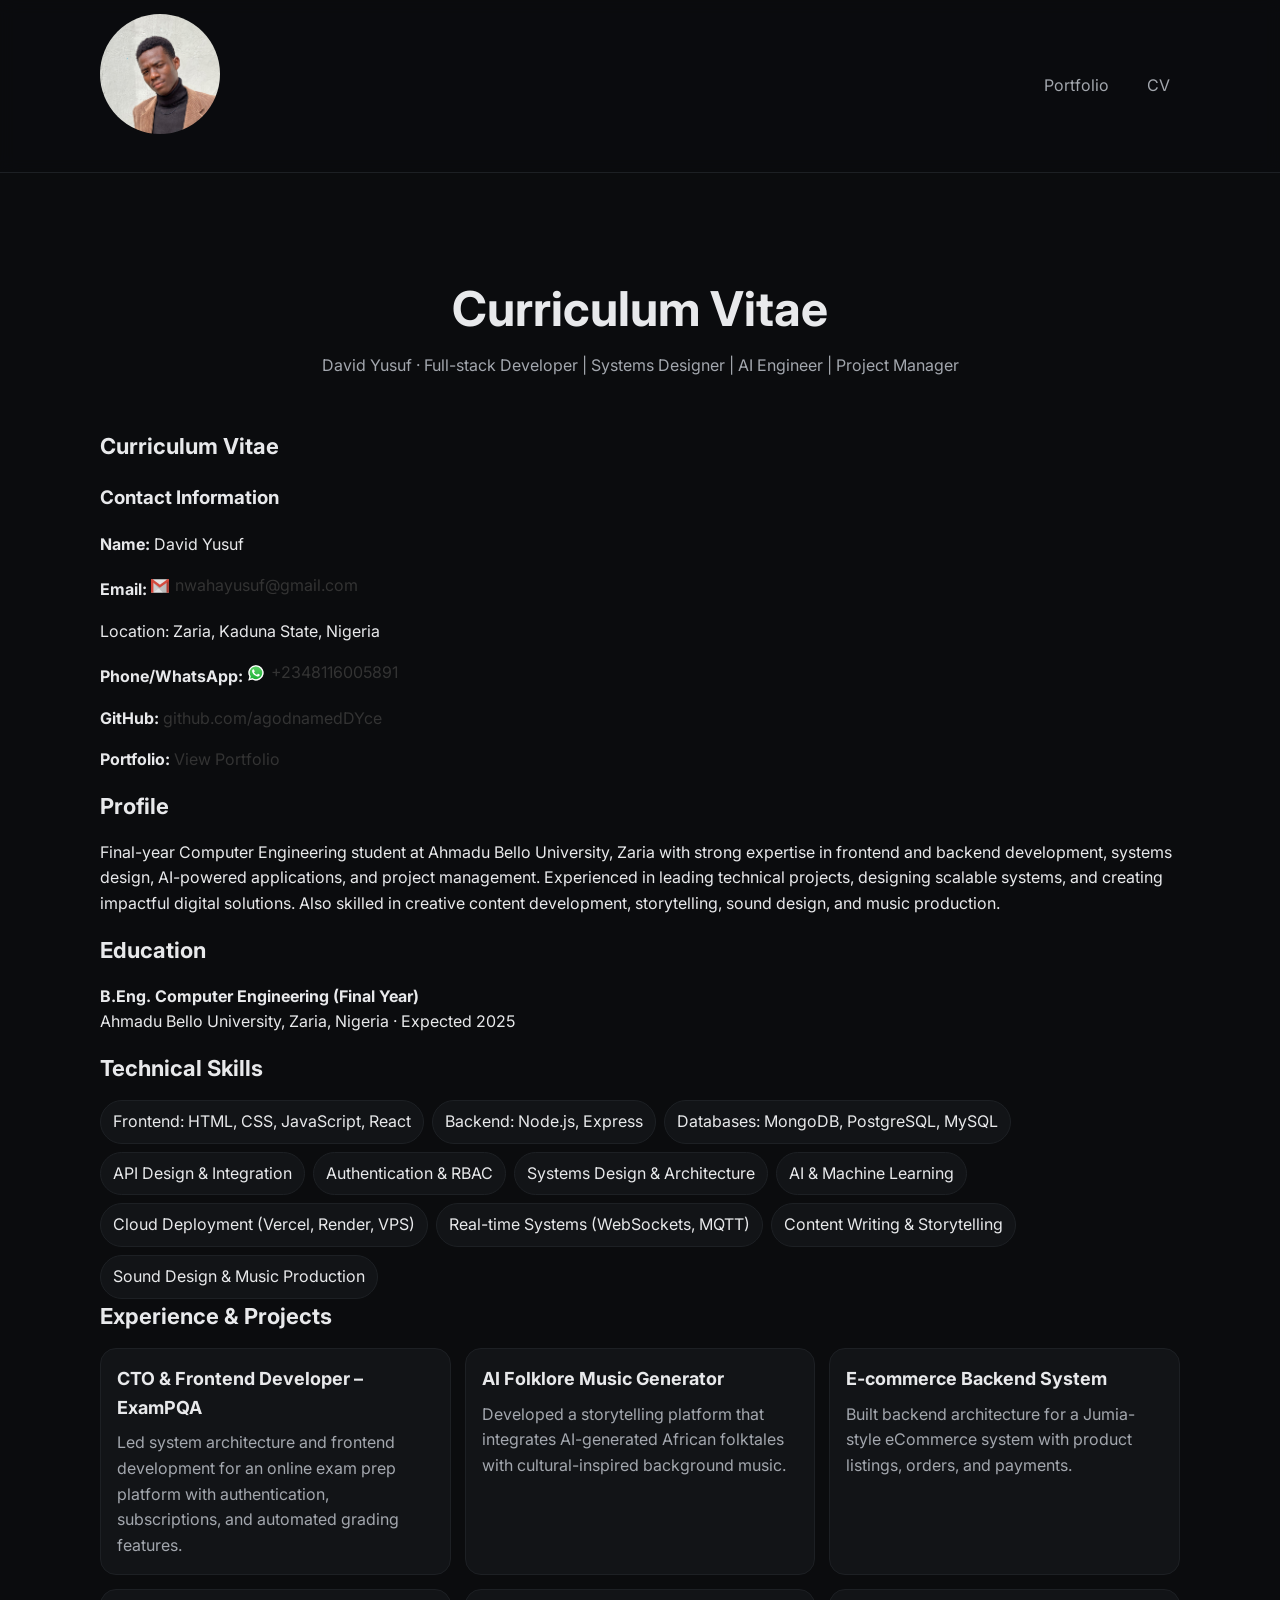
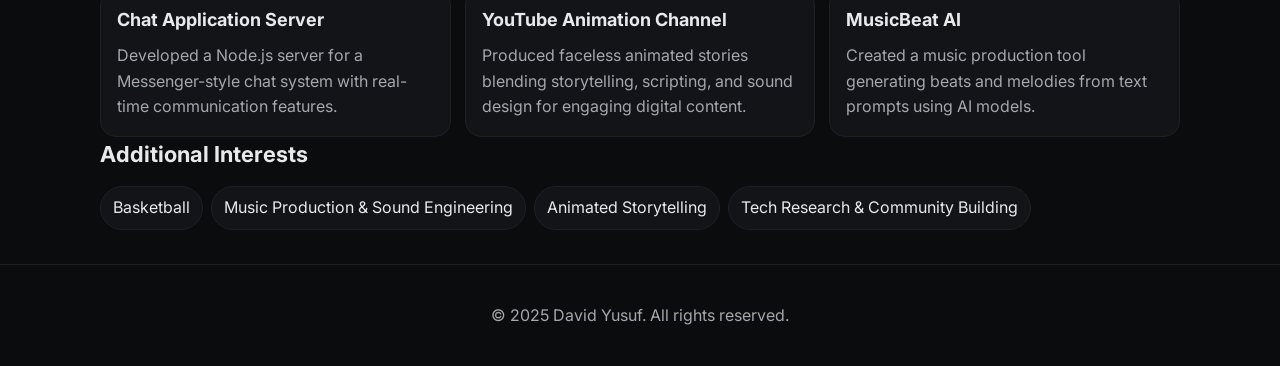
==== cv.html @ 1ea2e284 "updates to cv contact info" ====
<!DOCTYPE html>
<html lang="en">
<head>
  <meta charset="UTF-8" />
  <meta name="viewport" content="width=device-width, initial-scale=1.0" />
  <title>David Yusuf | CV</title>
  <link rel="stylesheet" href="./main.css" />
  <link rel="preconnect" href="https://fonts.googleapis.com">
  <link rel="preconnect" href="https://fonts.gstatic.com" crossorigin>
  <link href="https://fonts.googleapis.com/css2?family=Inter:wght@300;400;600;700&display=swap" rel="stylesheet">
</head>
<body>
  <header class="site-header">
    <div class="container">
      <nav class="nav">
        <div class="profile-upload">
          <img src="./assets/IMG_4622 (2).jpg" alt="David Yusuf" class="profile-pic">
        </div>
        <ul class="nav-links">
          <li><a href="./index.html">Portfolio</a></li>
          <li><a href="./cv.html" class="active">CV</a></li>
        </ul>
      </nav>
    </div>
  </header>

  <main class="container section">
    <section class="hero">
      <h1>Curriculum Vitae</h1>
      <p>David Yusuf · Full-stack Developer | Systems Designer | AI Engineer | Project Manager</p>
    </section>

    <section id="cv" class="cv">
        <h2>Curriculum Vitae</h2>
        <div class="cv-container">
          <div class="cv-left">
              <h3>Contact Information</h3>
              <p><strong>Name:</strong> David Yusuf</p>
              <p><strong>Email:</strong> 
              <a href="mailto:nwahayusuf@gmail.com">
                <img src="./assets/icons/Logo_Gmail_(2015-2020).svg" alt="Email Icon" class="icon"> nwahayusuf@gmail.com
              </a>
              </p>
              <p>Location: Zaria, Kaduna State, Nigeria</p>
              <p><strong>Phone/WhatsApp:</strong> 
                  <a href="https://wa.me/2348116005891" target="_blank">
                    <img src="./assets/icons/WhatsApp.svg" alt="WhatsApp Icon" class="icon"> +2348116005891
                    </a>
              </p>
            <p><strong>GitHub:</strong> <a href="https://github.com/agodnamedDYce" target="_blank">github.com/agodnamedDYce</a></p>
            <p><strong>Portfolio:</strong> <a href="https://portfolio-eight-omega-29.vercel.app/" target="_blank">View Portfolio</a></p>
            </div>
        </section>


    <!-- <section>
      <h2>Contact Information</h2>
      <p>Email: <a href="mailto:nwahayusuf@gmail.com">nwahayusuf@gmail.com</a></p>
      <p>Phone/WhatsApp: <a href="tel:+2348116005891">+234 811 600 5891</a></p>
      
      <p>GitHub: <a href="https://github.com/agodnamedDYce" target="_blank">github.com/agodnamedDYce</a></p>
      <p>Portfolio: <a href="https://portfolio-eight-omega-29.vercel.app/" target="_blank">portfolio-eight-omega-29.vercel.app</a></p>
    </section> -->

    <section>
      <h2>Profile</h2>
      <p>
        Final-year Computer Engineering student at Ahmadu Bello University, Zaria with strong expertise 
        in frontend and backend development, systems design, AI-powered applications, and project 
        management. Experienced in leading technical projects, designing scalable systems, and creating 
        impactful digital solutions. Also skilled in creative content development, storytelling, sound design, 
        and music production.
      </p>
    </section>

    <section>
      <h2>Education</h2>
      <p><strong>B.Eng. Computer Engineering (Final Year)</strong><br>
      Ahmadu Bello University, Zaria, Nigeria · Expected 2025</p>
    </section>

    <section>
      <h2>Technical Skills</h2>
      <ul class="pill-list">
        <li>Frontend: HTML, CSS, JavaScript, React</li>
        <li>Backend: Node.js, Express</li>
        <li>Databases: MongoDB, PostgreSQL, MySQL</li>
        <li>API Design & Integration</li>
        <li>Authentication & RBAC</li>
        <li>Systems Design & Architecture</li>
        <li>AI & Machine Learning</li>
        <li>Cloud Deployment (Vercel, Render, VPS)</li>
        <li>Real-time Systems (WebSockets, MQTT)</li>
        <li>Content Writing & Storytelling</li>
        <li>Sound Design & Music Production</li>
      </ul>
    </section>

    <section>
      <h2>Experience & Projects</h2>
      <div class="grid">
        <article class="card">
          <h3>CTO & Frontend Developer – ExamPQA</h3>
          <p>Led system architecture and frontend development for an online exam prep platform with authentication, subscriptions, and automated grading features.</p>
        </article>
        <article class="card">
          <h3>AI Folklore Music Generator</h3>
          <p>Developed a storytelling platform that integrates AI-generated African folktales with cultural-inspired background music.</p>
        </article>
        <article class="card">
          <h3>E-commerce Backend System</h3>
          <p>Built backend architecture for a Jumia-style eCommerce system with product listings, orders, and payments.</p>
        </article>
        <article class="card">
          <h3>Chat Application Server</h3>
          <p>Developed a Node.js server for a Messenger-style chat system with real-time communication features.</p>
        </article>
        <article class="card">
          <h3>YouTube Animation Channel</h3>
          <p>Produced faceless animated stories blending storytelling, scripting, and sound design for engaging digital content.</p>
        </article>
        <article class="card">
          <h3>MusicBeat AI</h3>
          <p>Created a music production tool generating beats and melodies from text prompts using AI models.</p>
        </article>
      </div>
    </section>

    <section>
      <h2>Additional Interests</h2>
      <ul class="pill-list">
        <li>Basketball</li>
        <li>Music Production & Sound Engineering</li>
        <li>Animated Storytelling</li>
        <li>Tech Research & Community Building</li>
      </ul>
    </section>
  </main>

  <footer class="site-footer">
    <div class="container">
      <p>© 2025 David Yusuf. All rights reserved.</p>
    </div>
  </footer>
</body>
</html>
---- main.css ----
:root {
  --bg: #0b0c0e;
  --text: #e8e9eb;
  --muted: #a3a7ae;
  --card: #121417;
  --line: #1d2024;
  --accent: #5b8cff;
}
* { box-sizing: border-box; }
html, body { height: 100%; }
body {
  margin: 0;
  font-family: "Inter", system-ui, -apple-system, Segoe UI, Roboto, Ubuntu, Cantarell, "Helvetica Neue", Arial, "Noto Sans", "Apple Color Emoji", "Segoe UI Emoji";
  background: var(--bg);
  color: var(--text);
  line-height: 1.6;
}
.container { width: min(1080px, 92%); margin: 0 auto; }

.site-header { border-bottom: 1px solid var(--line); position: sticky; top: 0; backdrop-filter: blur(8px); background: color-mix(in srgb, var(--bg) 86%, transparent); z-index: 10; }
.nav { display: flex; align-items: center; justify-content: space-between; padding: 14px 0; }
.logo { font-weight: 700; font-size: 20px; letter-spacing: 0.5px; color: var(--text); text-decoration: none; border: 1px solid var(--line); padding: 6px 10px; border-radius: 10px; }
.nav-links { list-style: none; display: flex; gap: 18px; margin: 0; padding: 0; }
.nav-links a { color: var(--muted); text-decoration: none; padding: 8px 10px; border-radius: 10px; }
.nav-links a:hover, .nav-links a:focus { color: var(--text); background: var(--line); }

.hero { text-align: center; padding: 48px 0 32px; }
.hero h1 { font-size: clamp(28px, 4vw, 48px); margin: 8px 0 6px; }
.hero p { color: var(--muted); margin: 0 0 18px; }
.hero-cta { display: flex; gap: 10px; justify-content: center; }
.btn { background: var(--accent); color: white; text-decoration: none; padding: 10px 14px; border-radius: 12px; font-weight: 600; display: inline-block; }
.btn.ghost { background: transparent; border: 1px solid var(--line); color: var(--text); }
.btn:hover { opacity: 0.92; }

.section { padding: 42px 0 10px; }
.section h2 { font-size: 22px; margin: 0 0 14px; }

.grid { display: grid; grid-template-columns: repeat(auto-fit, minmax(260px, 1fr)); gap: 14px; }
.card { background: var(--card); border: 1px solid var(--line); border-radius: 16px; padding: 16px; display: flex; flex-direction: column; gap: 8px; transition: transform .15s ease, border-color .2s ease; }
.card:hover { transform: translateY(-3px); border-color: color-mix(in srgb, var(--accent) 30%, var(--line)); }
.card h3 { margin: 0; font-size: 18px; }
.card p { margin: 0; color: var(--muted); }
.tags { display: flex; gap: 6px; list-style: none; padding: 0; margin: 4px 0 2px; flex-wrap: wrap; }
.tags li { font-size: 12px; padding: 4px 8px; border-radius: 999px; background: var(--line); color: var(--text); }
.links { margin-top: auto; display: flex; gap: 10px; }
.links a { color: var(--text); text-decoration: none; font-weight: 600; }
.links a:hover { color: var(--accent); }

.skills { display: grid; grid-template-columns: repeat(auto-fit, minmax(240px, 1fr)); gap: 8px; }
.skills ul { list-style: none; margin: 0; padding: 0; background: var(--card); border: 1px solid var(--line); border-radius: 16px; padding: 12px; }
.skills li { padding: 8px 10px; border-radius: 12px; }
.skills li + li { border-top: 1px dashed var(--line); }

.pill-list { list-style: none; display: flex; flex-wrap: wrap; gap: 8px; margin: 0; padding: 0; }
.pill-list li { background: var(--card); border: 1px solid var(--line); border-radius: 999px; padding: 8px 12px; }

.contact { display: grid; gap: 8px; }
.social { display: flex; gap: 12px; }
.social a { color: var(--muted); text-decoration: none; }
.social a:hover { color: var(--text); }

.site-footer { border-top: 1px solid var(--line); padding: 22px 0; color: var(--muted); text-align: center; margin-top: 24px; }

@media (max-width: 640px) {
  .nav-links { display: none; }
  .hero-cta { flex-direction: column; }
}

.profile-upload img { width: 120px; height: 120px; border-radius: 50%; object-fit: cover; margin-bottom: 1em; }

.exampqa {
   color: var(--accent); text-decoration: none; 
}

.icon {
  width: 18px;
  height: 18px;
  vertical-align: middle;
  margin-right: 6px;
  fill: currentColor; 
}

.cv-left a {
  text-decoration: none;
  color: #333;
  display: inline-flex;
  align-items: center;
}

.cv-left a:hover {
  color: #0077ff; 
}
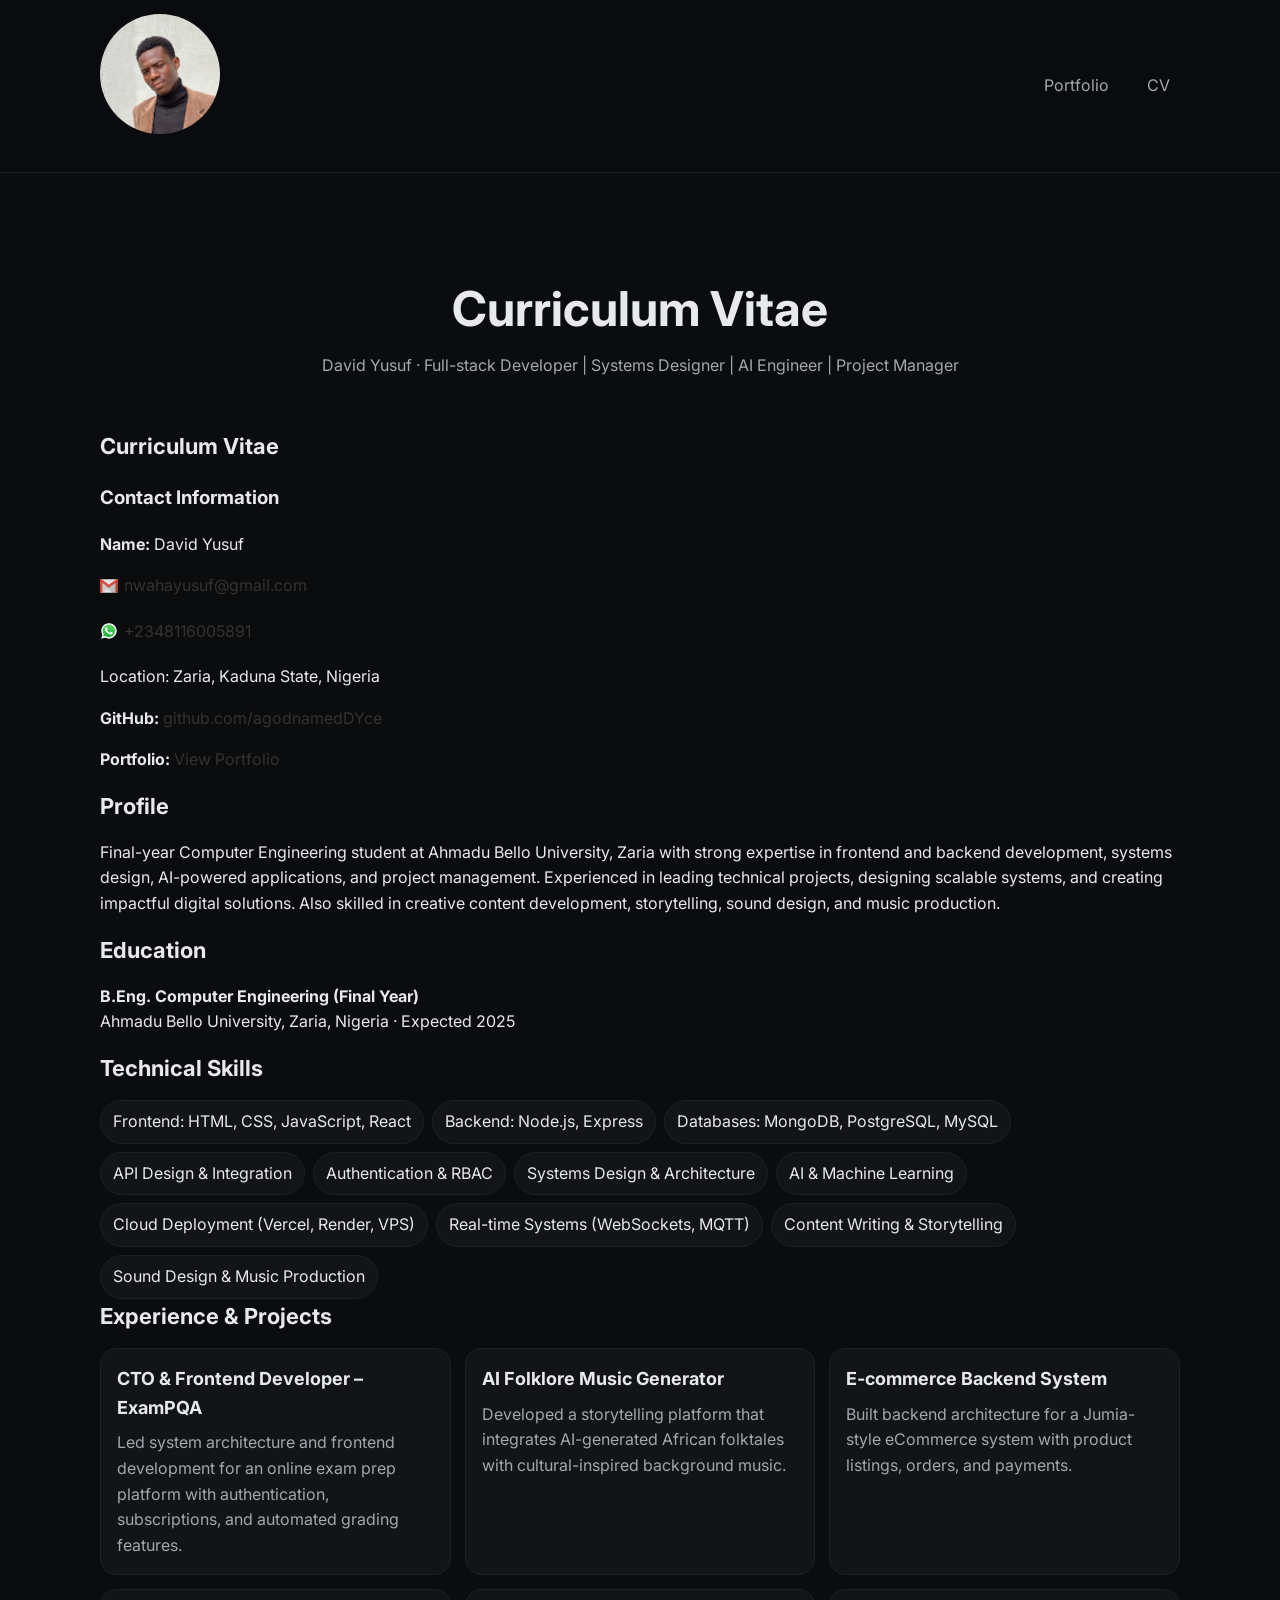
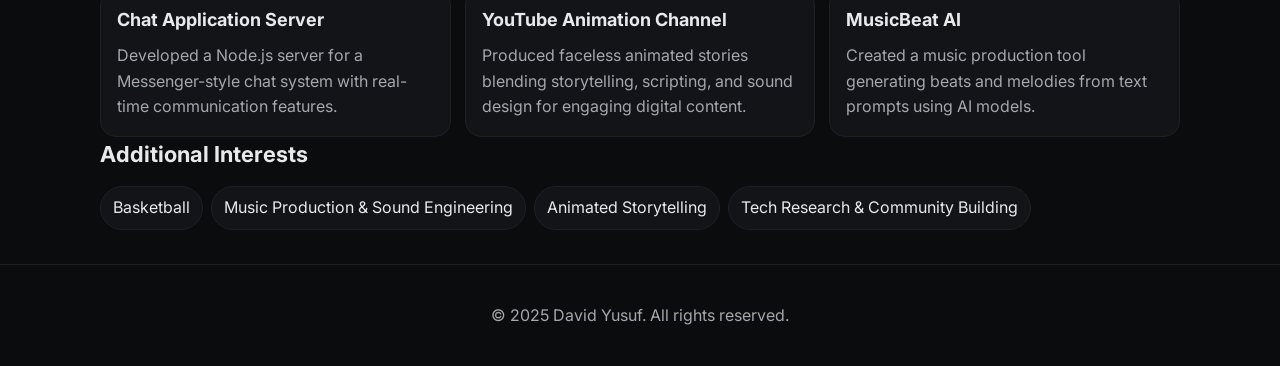
==== commit 3d336a63: "updates to cv contact info" ====
--- a/cv.html
+++ b/cv.html
@@ -36,20 +36,21 @@
           <div class="cv-left">
               <h3>Contact Information</h3>
               <p><strong>Name:</strong> David Yusuf</p>
-              <p><strong>Email:</strong> 
-              <a href="mailto:nwahayusuf@gmail.com">
-                <img src="./assets/icons/Logo_Gmail_(2015-2020).svg" alt="Email Icon" class="icon"> nwahayusuf@gmail.com
-              </a>
+              <p>
+                <a href="mailto:nwahayusuf@gmail.com">
+                  <img src="./assets/icons/Logo_Gmail_(2015-2020).svg" alt="Email Icon" class="icon"> nwahayusuf@gmail.com
+                </a>
               </p>
+              <p>
+                <a href="https://wa.me/2348116005891" target="_blank">
+                  <img src="./assets/icons/WhatsApp.svg" alt="WhatsApp Icon" class="icon"> +2348116005891
+                </a>
+            </p>
               <p>Location: Zaria, Kaduna State, Nigeria</p>
-              <p><strong>Phone/WhatsApp:</strong> 
-                  <a href="https://wa.me/2348116005891" target="_blank">
-                    <img src="./assets/icons/WhatsApp.svg" alt="WhatsApp Icon" class="icon"> +2348116005891
-                    </a>
-              </p>
-            <p><strong>GitHub:</strong> <a href="https://github.com/agodnamedDYce" target="_blank">github.com/agodnamedDYce</a></p>
-            <p><strong>Portfolio:</strong> <a href="https://portfolio-eight-omega-29.vercel.app/" target="_blank">View Portfolio</a></p>
+              <p><strong>GitHub:</strong> <a href="https://github.com/agodnamedDYce" target="_blank">github.com/agodnamedDYce</a></p>
+              <p><strong>Portfolio:</strong> <a href="https://portfolio-eight-omega-29.vercel.app/" target="_blank">View Portfolio</a></p>
             </div>
+          </div>
         </section>
 
 
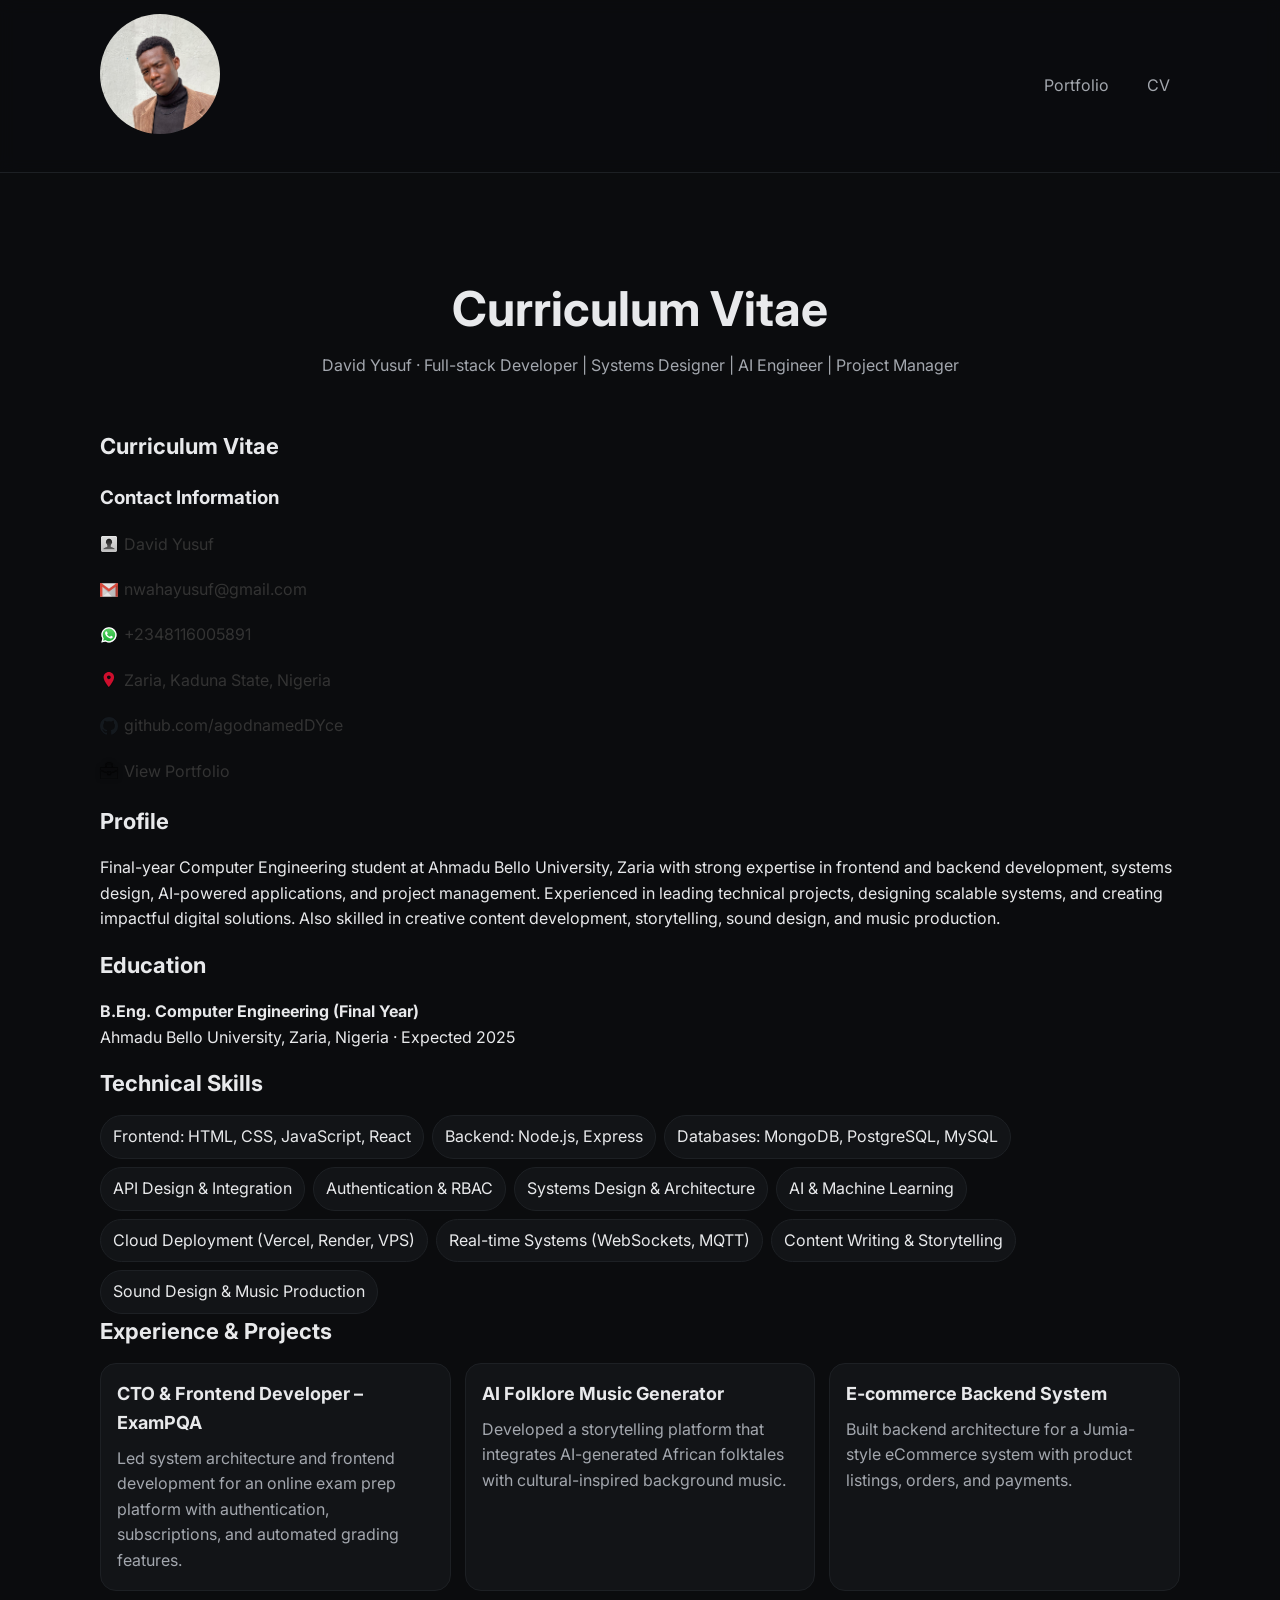
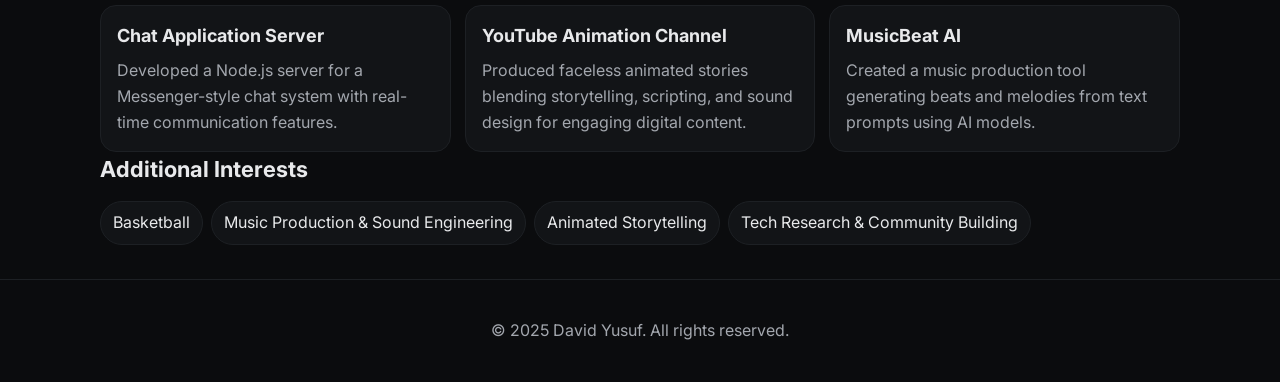
==== commit dce4a743: "update to cv" ====
--- a/cv.html
+++ b/cv.html
@@ -35,7 +35,11 @@
         <div class="cv-container">
           <div class="cv-left">
               <h3>Contact Information</h3>
-              <p><strong>Name:</strong> David Yusuf</p>
+              <p>
+                <a href="#">
+                  <img src="./assets/icons/64px-Faenza-avatar-default.svg.png" alt="Profile Icon" class="icon">David Yusuf
+                </a>
+              </p>
               <p>
                 <a href="mailto:nwahayusuf@gmail.com">
                   <img src="./assets/icons/Logo_Gmail_(2015-2020).svg" alt="Email Icon" class="icon"> nwahayusuf@gmail.com
@@ -46,9 +50,20 @@
                   <img src="./assets/icons/WhatsApp.svg" alt="WhatsApp Icon" class="icon"> +2348116005891
                 </a>
             </p>
-              <p>Location: Zaria, Kaduna State, Nigeria</p>
-              <p><strong>GitHub:</strong> <a href="https://github.com/agodnamedDYce" target="_blank">github.com/agodnamedDYce</a></p>
-              <p><strong>Portfolio:</strong> <a href="https://portfolio-eight-omega-29.vercel.app/" target="_blank">View Portfolio</a></p>
+               <p>
+                <a href="#">
+                  <img src="./assets/icons/Pinpoint.svg" alt="Location Icon" class="icon">Zaria, Kaduna State, Nigeria
+                </a>
+              </p>
+              <p>
+                <a href="https://github.com/agodnamedDYce" target="_blank">
+                  <img src="./assets/icons/1024px-Octicons-mark-github.svg.png" alt="Github Icon" class="icon">github.com/agodnamedDYce
+                </a></p>
+              <p>
+                <a href="https://portfolio-eight-omega-29.vercel.app/" target="_blank">
+                  <img src="./assets/icons/Noun_Project_Briefcase_icon_693680.svg" alt="Briefcase Icon" class="briefcase">View Portfolio
+                </a>
+              </p>
             </div>
           </div>
         </section>
--- a/main.css
+++ b/main.css
@@ -90,3 +90,21 @@
 .cv-left a:hover {
   color: #0077ff; 
 }
+
+.briefcase-bg {
+    background: #a3a7ae;
+  border-radius: 50%;
+  padding: 5px;
+  /* display: inline-flex; */
+  align-items: center;
+  justify-content: center;
+}
+
+.briefcase {
+   width: 18px;
+  height: 18px;
+  vertical-align: middle;
+  margin-right: 6px;
+  fill: white; 
+  filter: drop-shadow(0 0 2px black);
+}
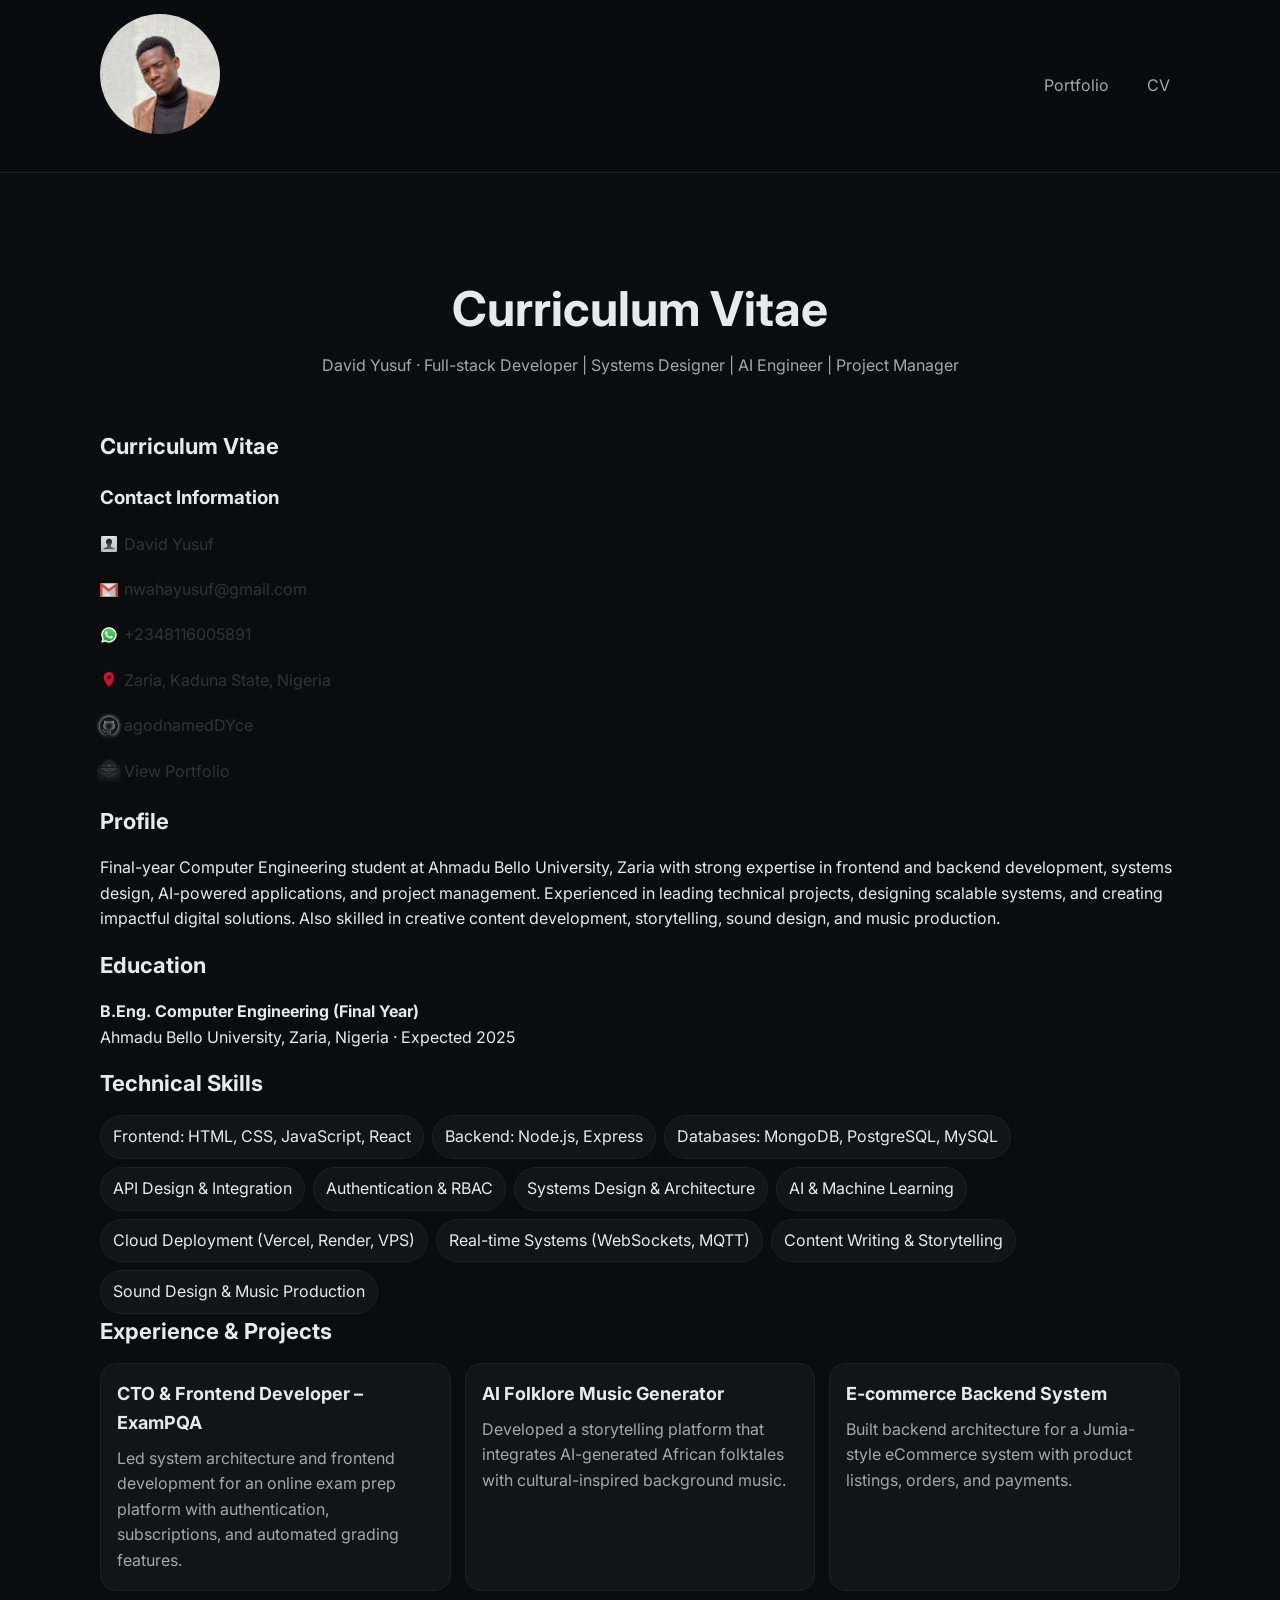
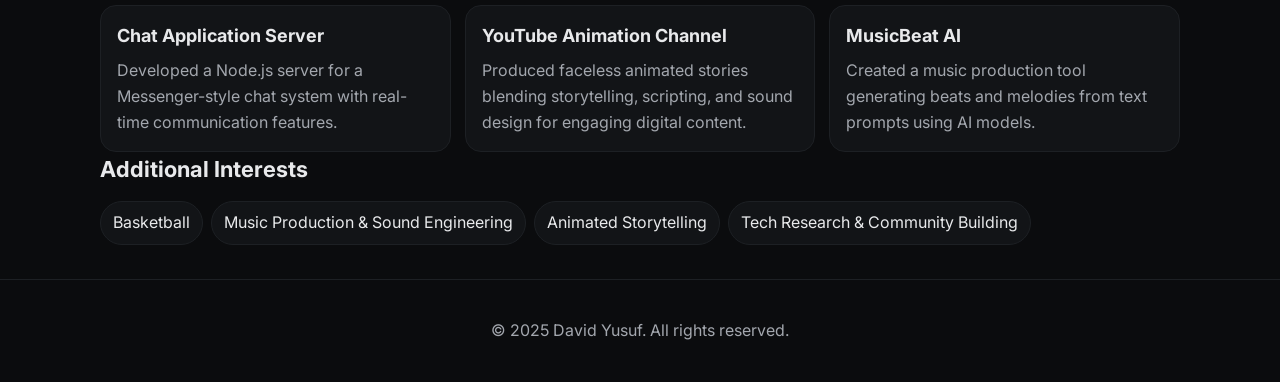
==== commit 734f39a0: "updates to cv contact info" ====
--- a/cv.html
+++ b/cv.html
@@ -57,7 +57,7 @@
               </p>
               <p>
                 <a href="https://github.com/agodnamedDYce" target="_blank">
-                  <img src="./assets/icons/1024px-Octicons-mark-github.svg.png" alt="Github Icon" class="icon">github.com/agodnamedDYce
+                  <img src="./assets/icons/1024px-Octicons-mark-github.svg.png" alt="Github Icon" class="briefcase">agodnamedDYce
                 </a></p>
               <p>
                 <a href="https://portfolio-eight-omega-29.vercel.app/" target="_blank">
--- a/main.css
+++ b/main.css
@@ -91,20 +91,11 @@
   color: #0077ff; 
 }
 
-.briefcase-bg {
-    background: #a3a7ae;
-  border-radius: 50%;
-  padding: 5px;
-  /* display: inline-flex; */
-  align-items: center;
-  justify-content: center;
-}
-
 .briefcase {
    width: 18px;
   height: 18px;
   vertical-align: middle;
   margin-right: 6px;
   fill: white; 
-  filter: drop-shadow(0 0 2px black);
+  filter: drop-shadow(0 0 2px white);
 }
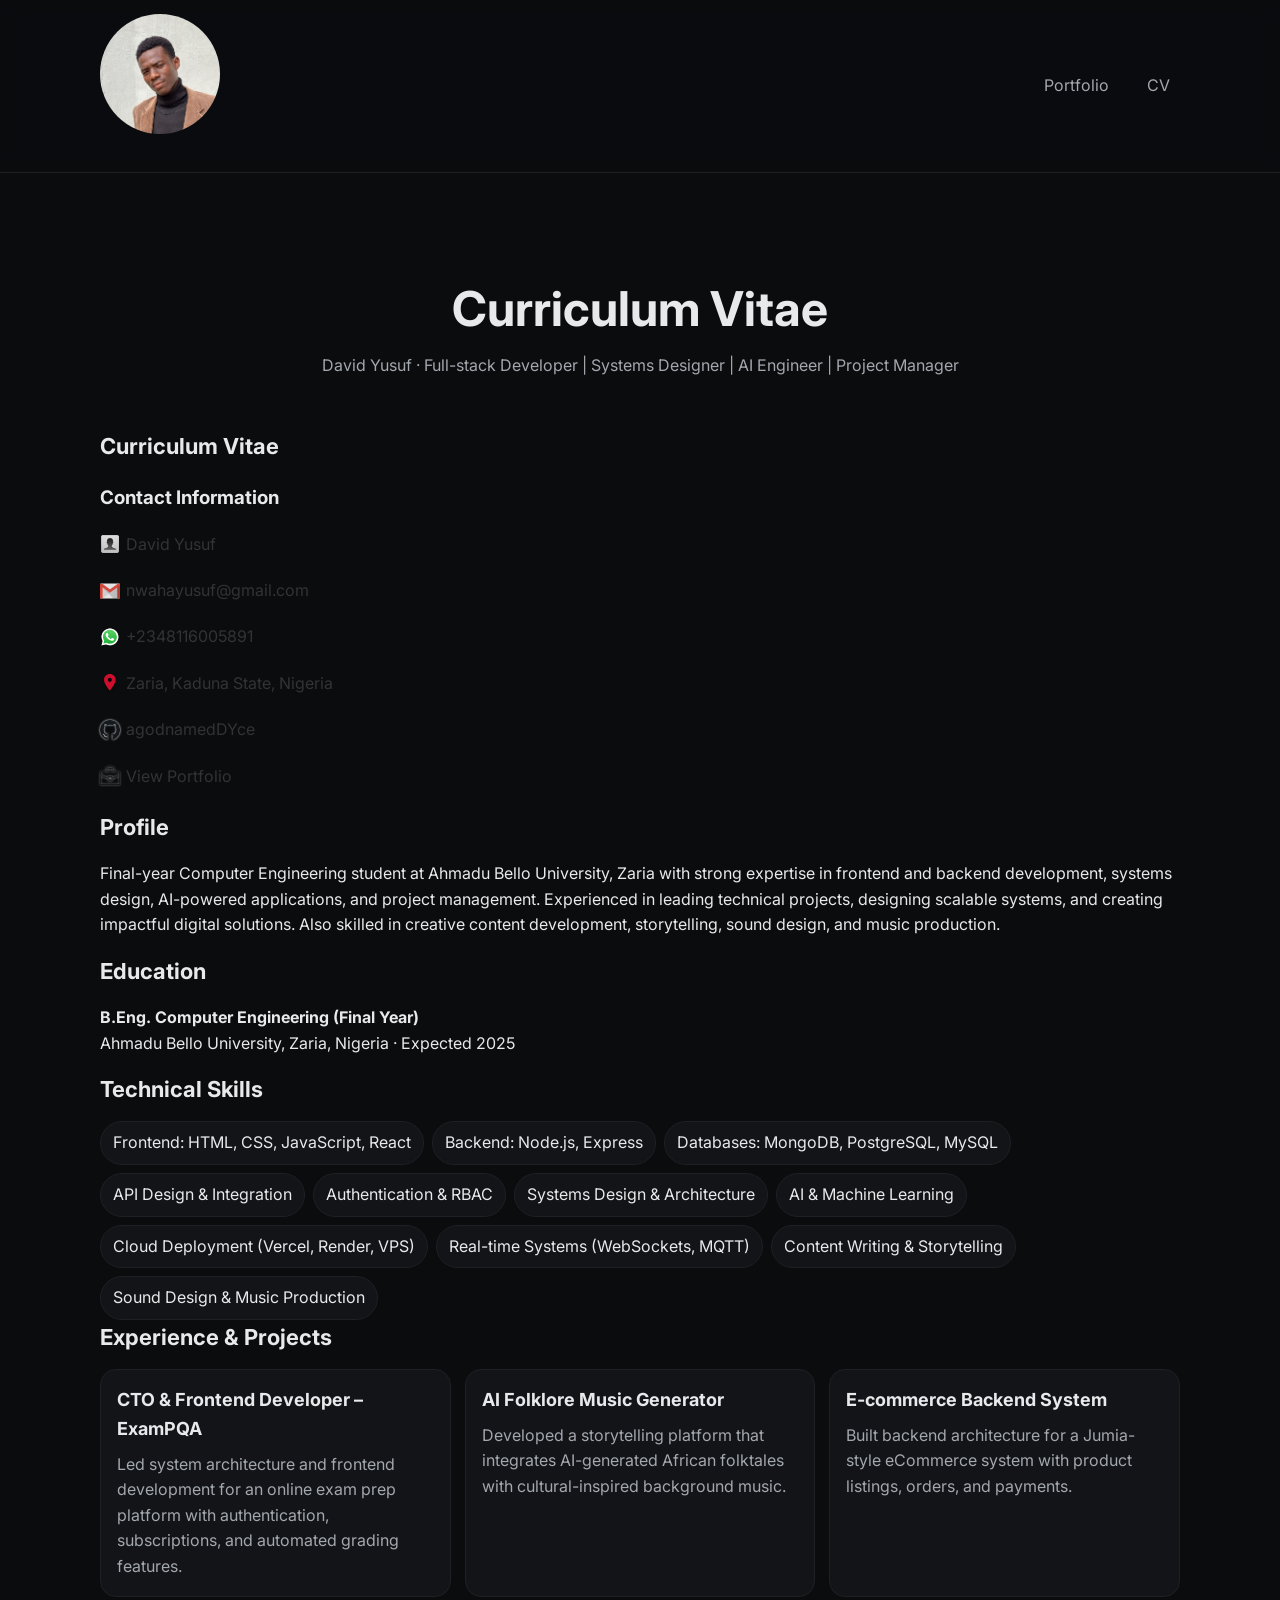
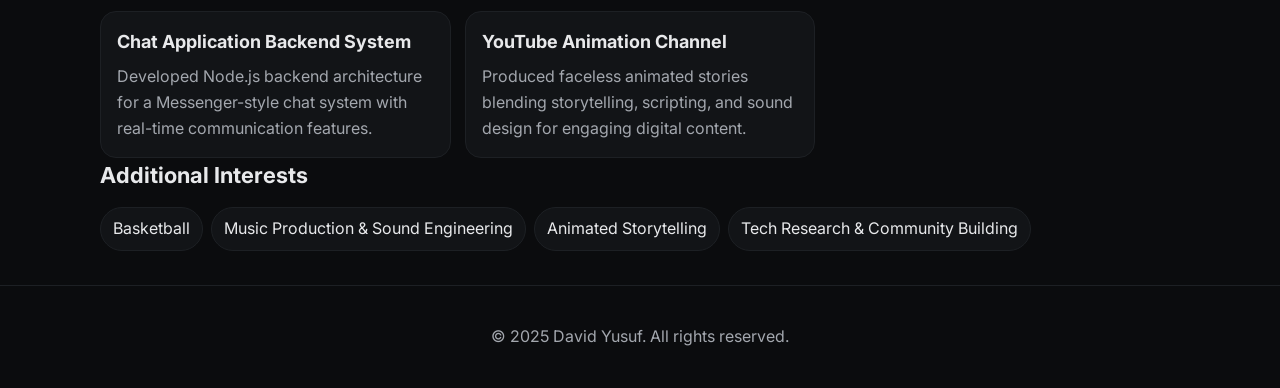
==== commit 7d592f39: "minor edits" ====
--- a/cv.html
+++ b/cv.html
@@ -128,17 +128,17 @@
           <p>Built backend architecture for a Jumia-style eCommerce system with product listings, orders, and payments.</p>
         </article>
         <article class="card">
-          <h3>Chat Application Server</h3>
-          <p>Developed a Node.js server for a Messenger-style chat system with real-time communication features.</p>
+          <h3>Chat Application Backend System</h3>
+          <p>Developed Node.js backend architecture for a Messenger-style chat system with real-time communication features.</p>
         </article>
         <article class="card">
           <h3>YouTube Animation Channel</h3>
           <p>Produced faceless animated stories blending storytelling, scripting, and sound design for engaging digital content.</p>
         </article>
-        <article class="card">
+        <!-- <article class="card">
           <h3>MusicBeat AI</h3>
           <p>Created a music production tool generating beats and melodies from text prompts using AI models.</p>
-        </article>
+        </article> -->
       </div>
     </section>
 
--- a/main.css
+++ b/main.css
@@ -73,8 +73,8 @@
 }
 
 .icon {
-  width: 18px;
-  height: 18px;
+  width: 20px;
+  height: 20px;
   vertical-align: middle;
   margin-right: 6px;
   fill: currentColor; 
@@ -92,10 +92,10 @@
 }
 
 .briefcase {
-   width: 18px;
-  height: 18px;
+   width: 20px;
+  height: 20px;
   vertical-align: middle;
   margin-right: 6px;
   fill: white; 
-  filter: drop-shadow(0 0 2px white);
+  filter: drop-shadow(0 0 1px white);
 }
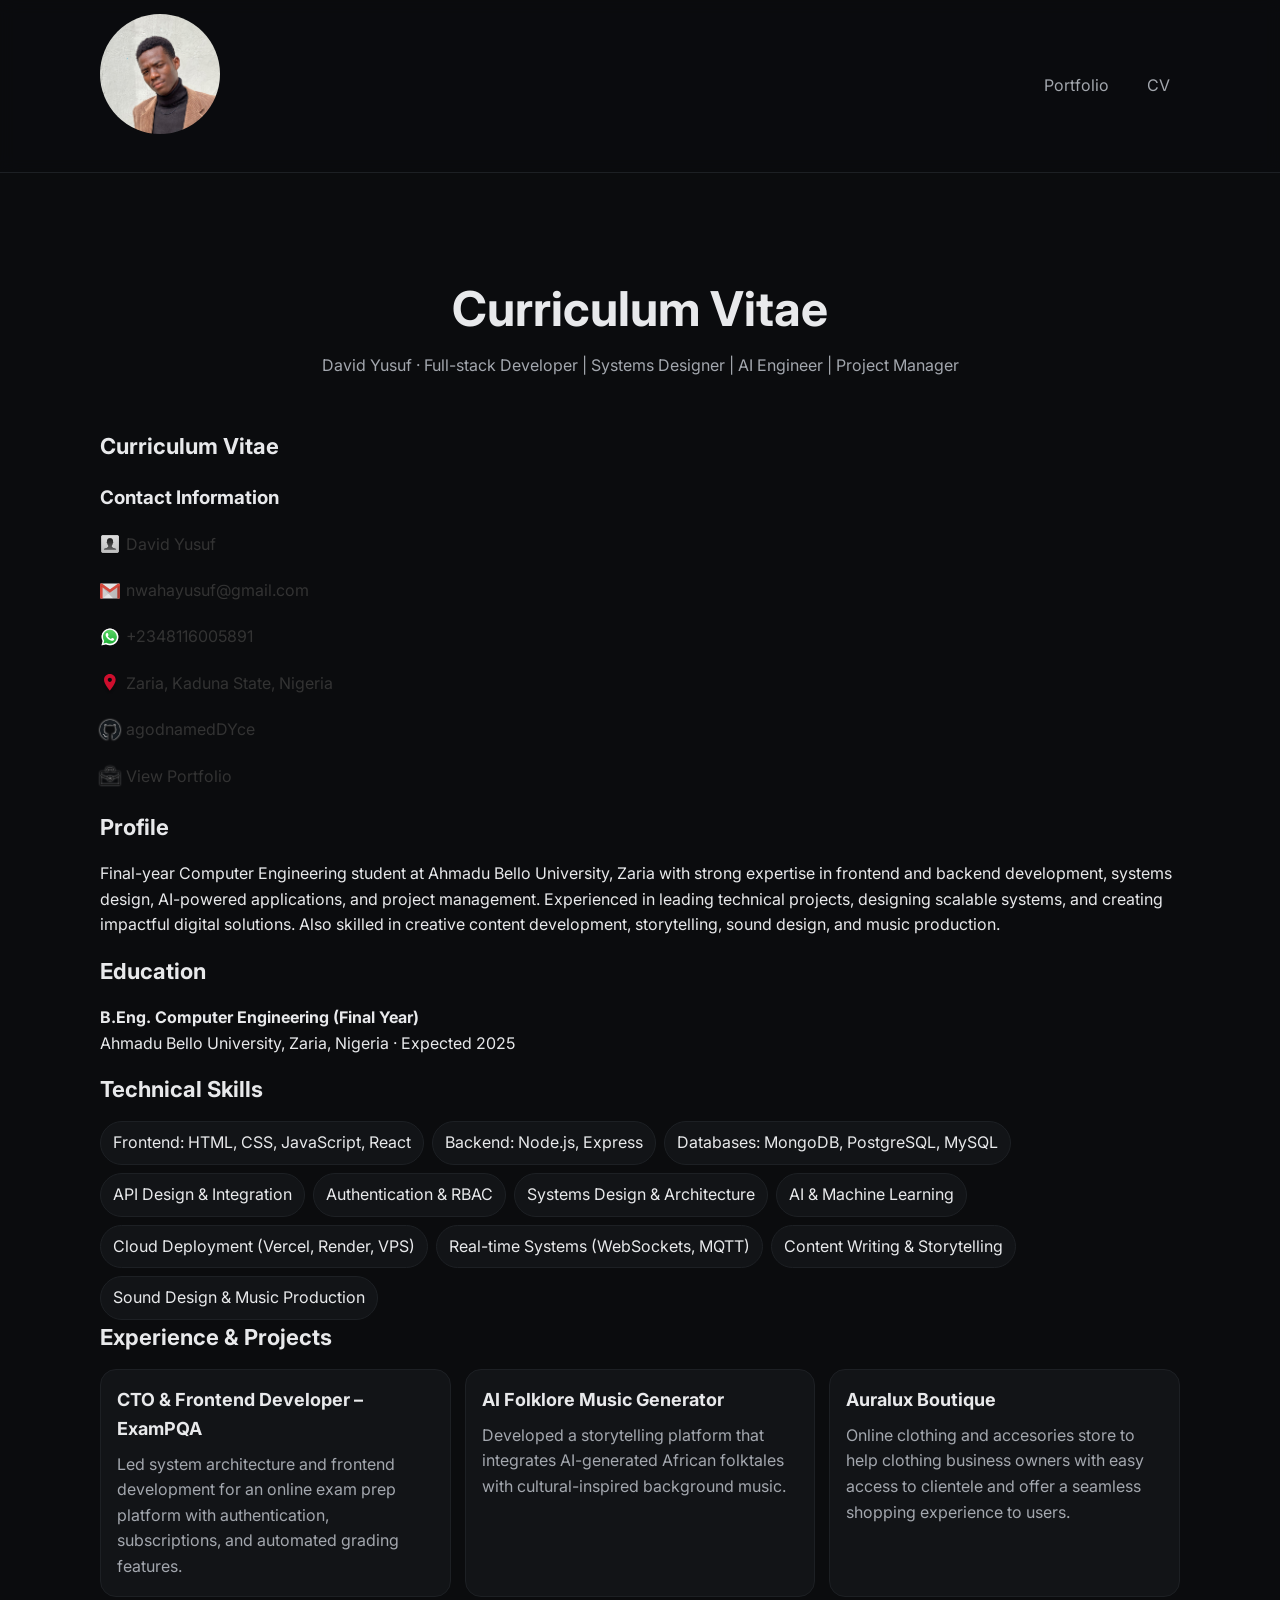
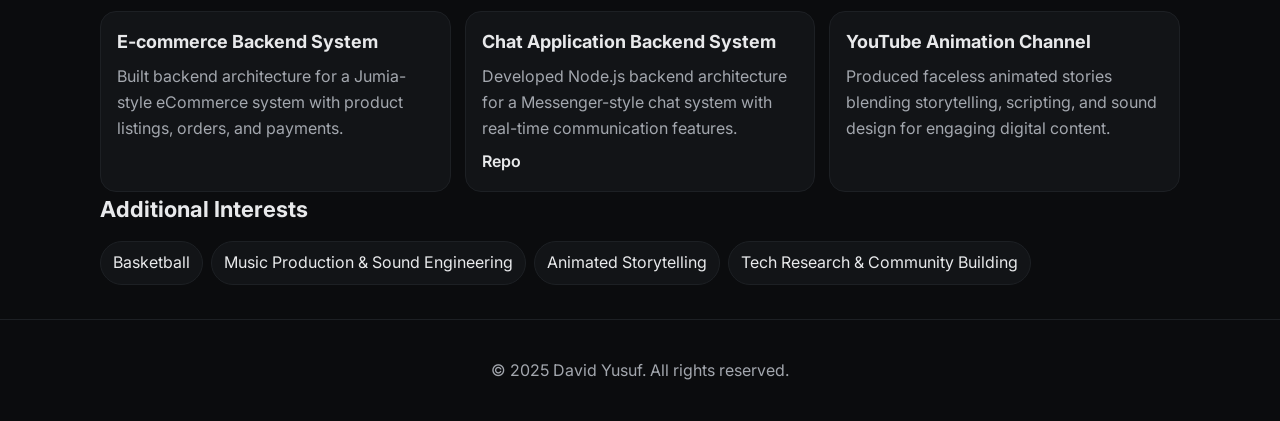
==== commit 932553ff: "minor edits" ====
--- a/cv.html
+++ b/cv.html
@@ -124,12 +124,17 @@
           <p>Developed a storytelling platform that integrates AI-generated African folktales with cultural-inspired background music.</p>
         </article>
         <article class="card">
+          <h3>Auralux Boutique</h3>
+          <p>Online clothing and accesories store to help clothing business owners with easy access to clientele and offer a seamless shopping experience to users.</p>
+        </article>
+        <article class="card">
           <h3>E-commerce Backend System</h3>
           <p>Built backend architecture for a Jumia-style eCommerce system with product listings, orders, and payments.</p>
         </article>
         <article class="card">
           <h3>Chat Application Backend System</h3>
           <p>Developed Node.js backend architecture for a Messenger-style chat system with real-time communication features.</p>
+          <div class="links"><a href="https://github.com/agodnamedDYce/Connect-Verse">Repo</a></div>
         </article>
         <article class="card">
           <h3>YouTube Animation Channel</h3>
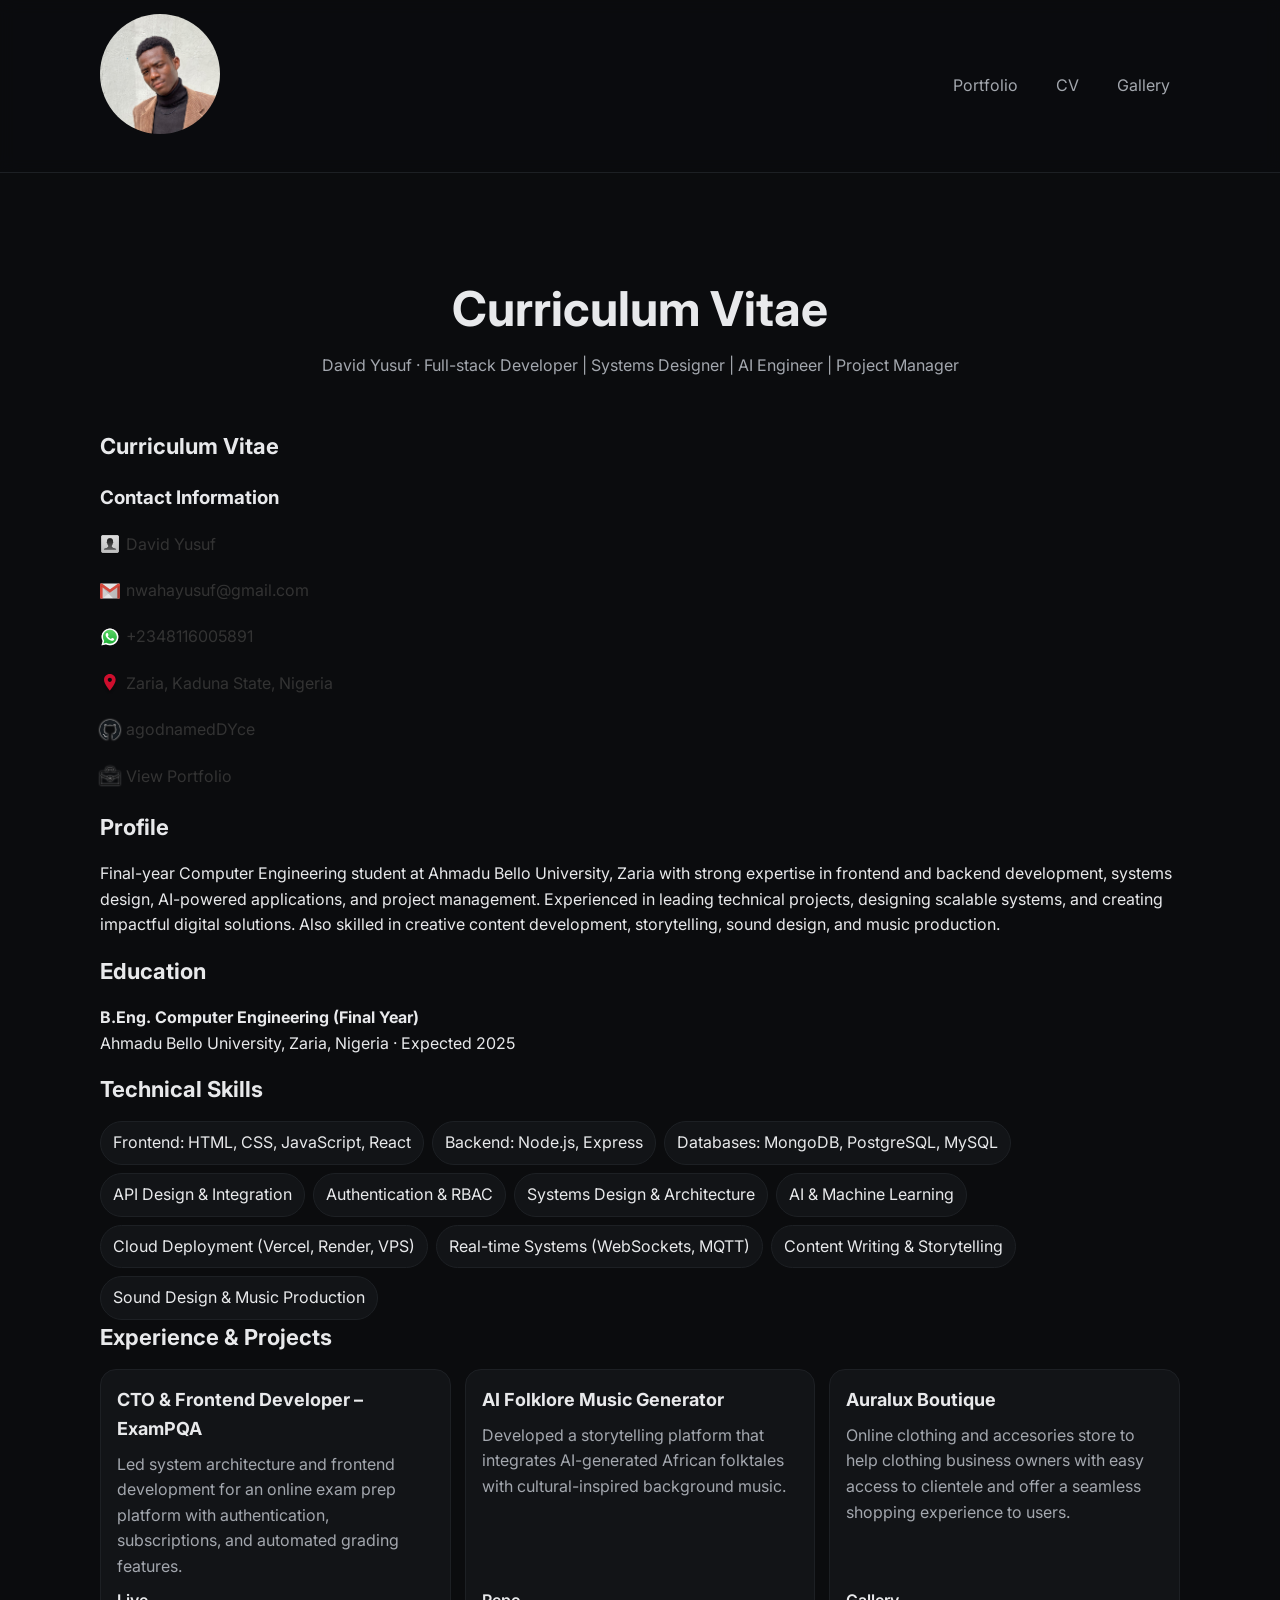
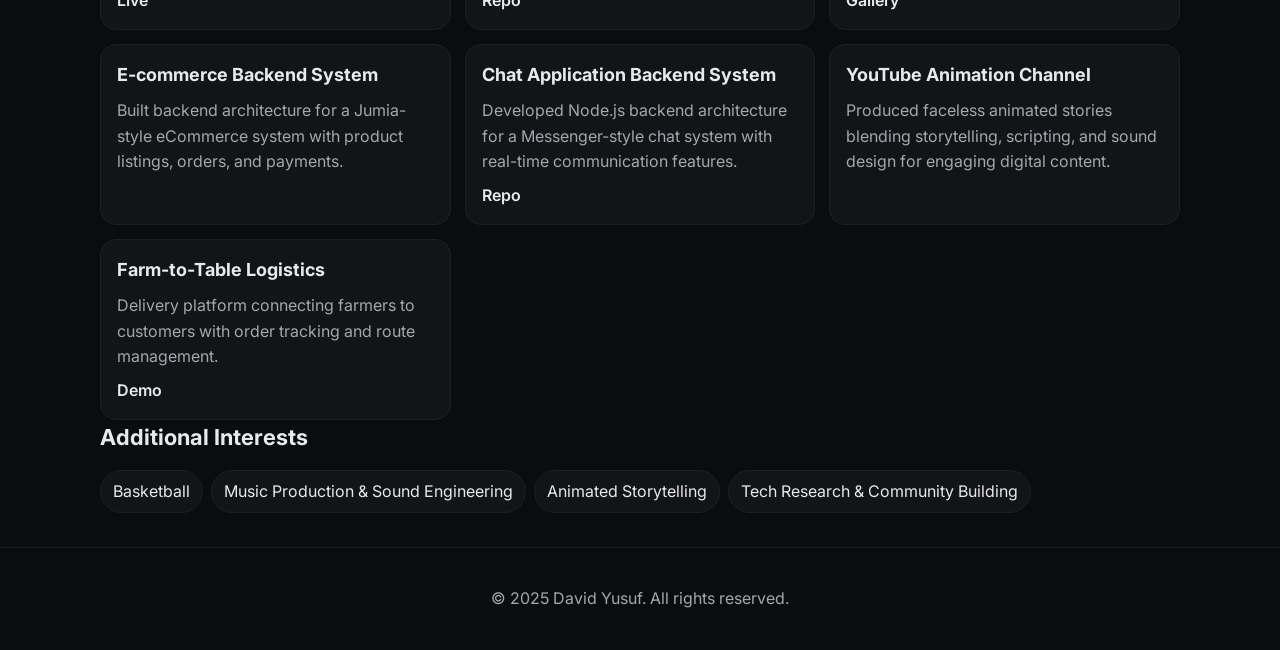
==== commit 4116ed5d: "inclusion of gallery page for work preview" ====
--- a/cv.html
+++ b/cv.html
@@ -19,6 +19,7 @@
         <ul class="nav-links">
           <li><a href="./index.html">Portfolio</a></li>
           <li><a href="./cv.html" class="active">CV</a></li>
+          <li><a href="./gallery.html">Gallery</a></li>
         </ul>
       </nav>
     </div>
@@ -118,14 +119,17 @@
         <article class="card">
           <h3>CTO & Frontend Developer – ExamPQA</h3>
           <p>Led system architecture and frontend development for an online exam prep platform with authentication, subscriptions, and automated grading features.</p>
+          <div class="links"><a href="https://exampqa.com.ng/wp66/">Live</a></div>
         </article>
         <article class="card">
           <h3>AI Folklore Music Generator</h3>
           <p>Developed a storytelling platform that integrates AI-generated African folktales with cultural-inspired background music.</p>
+          <div class="links"><a href="https://github.com/agodnamedDYce/FolkloreAI">Repo</a></div>
         </article>
         <article class="card">
           <h3>Auralux Boutique</h3>
           <p>Online clothing and accesories store to help clothing business owners with easy access to clientele and offer a seamless shopping experience to users.</p>
+          <div class="links"><a href="./gallery.html?project=clothing" >Gallery</a></div>
         </article>
         <article class="card">
           <h3>E-commerce Backend System</h3>
@@ -139,6 +143,11 @@
         <article class="card">
           <h3>YouTube Animation Channel</h3>
           <p>Produced faceless animated stories blending storytelling, scripting, and sound design for engaging digital content.</p>
+        </article>
+        <article class="card">
+          <h3>Farm-to-Table Logistics</h3>
+          <p>Delivery platform connecting farmers to customers with order tracking and route management.</p>
+          <div class="links"><a href="https://agro-connect-hub-link-main.vercel.app/">Demo</a></div>
         </article>
         <!-- <article class="card">
           <h3>MusicBeat AI</h3>
--- a/main.css
+++ b/main.css
@@ -99,3 +99,69 @@
   fill: white; 
   filter: drop-shadow(0 0 1px white);
 }
+
+
+/* Gallery page */
+/* .gallery {
+  display: grid;
+  gap: 2rem;
+}
+
+.gallery h2 {
+  margin-bottom: 1rem;
+  font-size: 1.4rem;
+}
+
+.media-grid {
+  display: grid;
+  grid-template-columns: repeat(auto-fit, minmax(220px, 1fr));
+  gap: 1rem;
+}
+
+.media-item {
+  background: #f3f3f3;
+  border: 1px dashed #bbb;
+  display: flex;
+  align-items: center;
+  justify-content: center;
+  min-height: 160px;
+  color: #555;
+  font-size: 0.9rem;
+  border-radius: 8px;
+}
+
+.gallery-items {
+  display: grid;
+  grid-template-columns: repeat(auto-fit, minmax(280px, 1fr));
+  gap: 1.5rem;
+}
+
+.gallery-card {
+  background: #1e1e1e;
+  padding: 1rem;
+  border-radius: 8px;
+  text-align: center;
+}
+
+.gallery-card img,
+.gallery-card video {
+  max-width: 100%;
+  border-radius: 6px;
+} */
+
+/* gallery */
+.media-grid { display: grid; grid-template-columns: repeat(auto-fit, minmax(280px, 1fr)); gap: 1rem; }
+.gallery-card { background: var(--card); border: 1px solid var(--line); border-radius: 8px; padding: 10px; display:flex; align-items:center; justify-content:center; min-height:160px; }
+.gallery-card img.thumb { max-width:100%; border-radius:6px; cursor:pointer; }
+.gallery-card video.video-player { max-width:100%; border-radius:6px; }
+.gallery-summary { background: var(--card); border:1px solid var(--line); padding:12px; border-radius:10px; display:flex; flex-direction:column; gap:8px; }
+.preview-thumb { width:100%; height:160px; object-fit:cover; border-radius:8px; margin-bottom:8px; }
+
+/* lightbox */
+.lightbox { position:fixed; inset:0; display:none; align-items:center; justify-content:center; background:rgba(0,0,0,0.75); z-index:9999; }
+.lightbox-body img.lightbox-media, .lightbox-body video { max-width:90vw; max-height:85vh; border-radius:8px; }
+.lightbox-close { position:absolute; top:18px; right:18px; background:transparent; color:var(--text); border:0; font-size:32px; cursor:pointer; }
+
+/* small button */
+.btn.small { display:inline-block; padding:8px 10px; border-radius:8px; background:var(--accent); color:#fff; text-decoration:none; font-weight:600; }
+
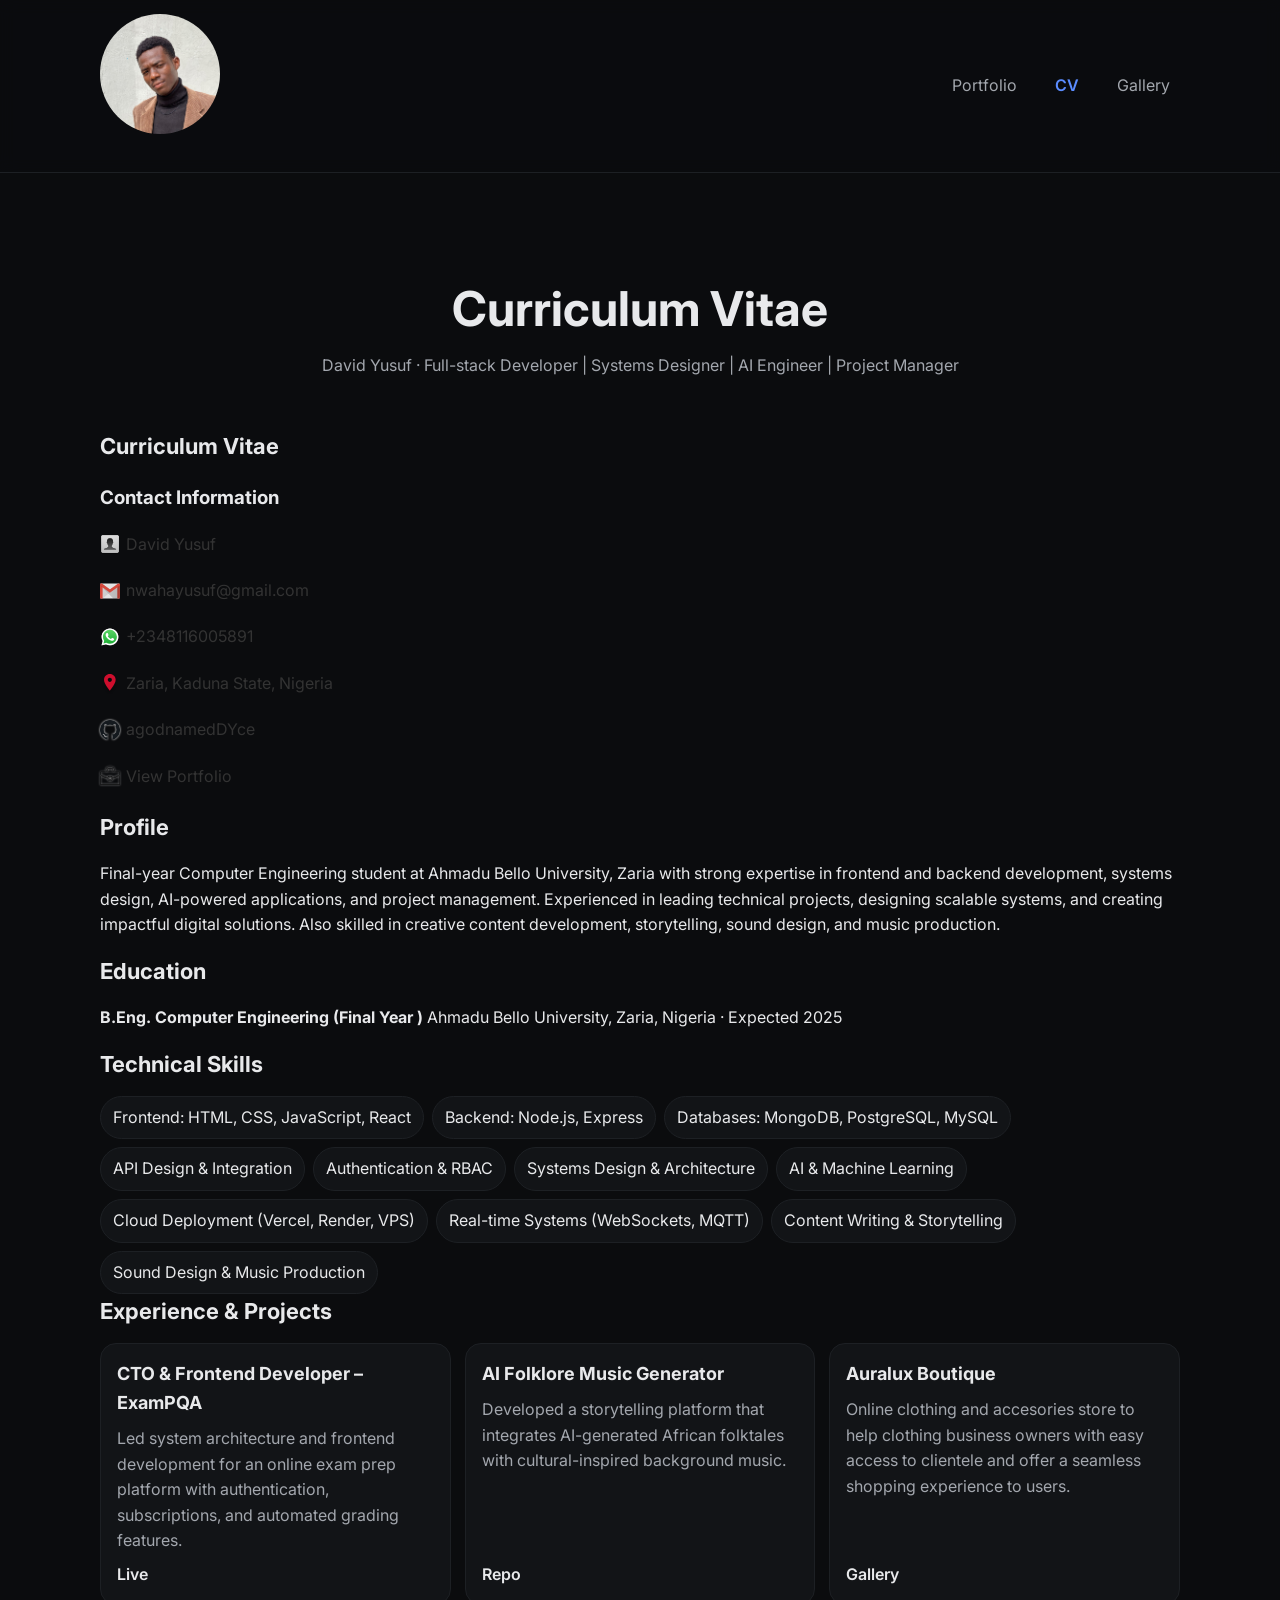
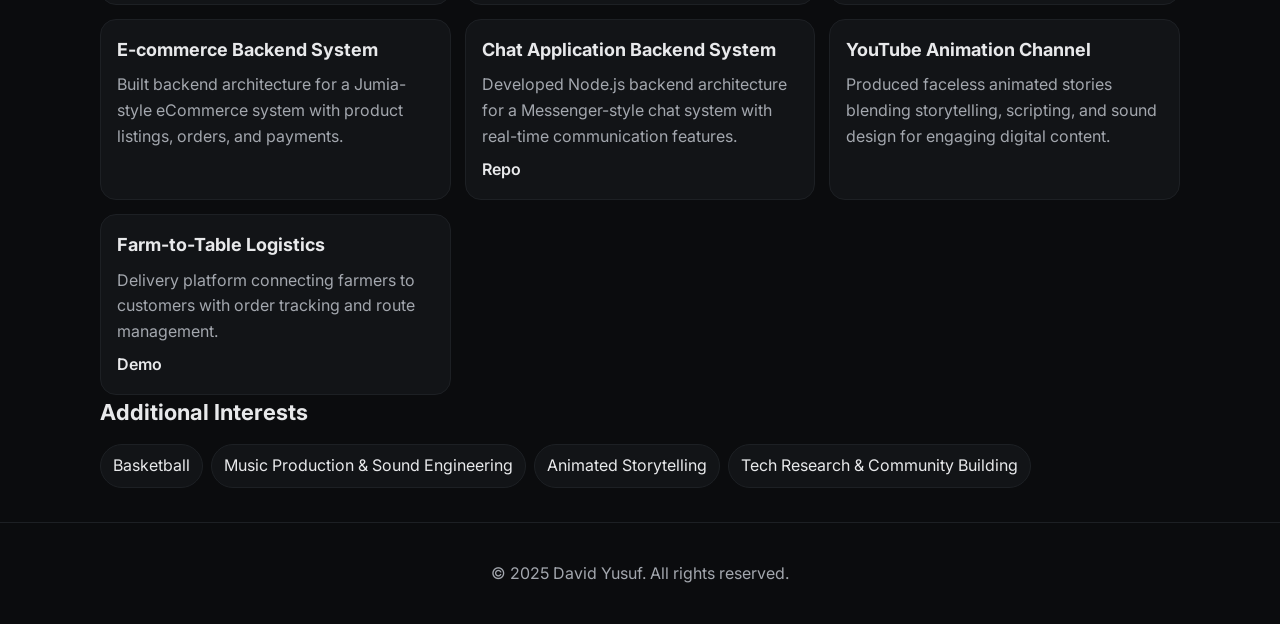
==== commit e406a02d: "hamburger menu and navbar edits" ====
--- a/cv.html
+++ b/cv.html
@@ -14,13 +14,19 @@
     <div class="container">
       <nav class="nav">
         <div class="profile-upload">
-          <img src="./assets/IMG_4622 (2).jpg" alt="David Yusuf" class="profile-pic">
+          <!-- EDIT: Wrapped image in a link to the homepage -->
+          <a href="./index.html">
+            <img src="./assets/IMG_4622 (2).jpg" alt="David Yusuf" class="profile-pic">
+          </a>
         </div>
-        <ul class="nav-links">
+        <!-- EDIT: Added ID to nav-links and included GHL Automations link -->
+        <ul class="nav-links" id="nav-links">
           <li><a href="./index.html">Portfolio</a></li>
           <li><a href="./cv.html" class="active">CV</a></li>
           <li><a href="./gallery.html">Gallery</a></li>
         </ul>
+        <!-- EDIT: Added hamburger menu button -->
+        <button class="menu-toggle" id="menu-toggle" aria-label="Open navigation menu">☰</button>
       </nav>
     </div>
   </header>
@@ -36,48 +42,15 @@
         <div class="cv-container">
           <div class="cv-left">
               <h3>Contact Information</h3>
-              <p>
-                <a href="#">
-                  <img src="./assets/icons/64px-Faenza-avatar-default.svg.png" alt="Profile Icon" class="icon">David Yusuf
-                </a>
-              </p>
-              <p>
-                <a href="mailto:nwahayusuf@gmail.com">
-                  <img src="./assets/icons/Logo_Gmail_(2015-2020).svg" alt="Email Icon" class="icon"> nwahayusuf@gmail.com
-                </a>
-              </p>
-              <p>
-                <a href="https://wa.me/2348116005891" target="_blank">
-                  <img src="./assets/icons/WhatsApp.svg" alt="WhatsApp Icon" class="icon"> +2348116005891
-                </a>
-            </p>
-               <p>
-                <a href="#">
-                  <img src="./assets/icons/Pinpoint.svg" alt="Location Icon" class="icon">Zaria, Kaduna State, Nigeria
-                </a>
-              </p>
-              <p>
-                <a href="https://github.com/agodnamedDYce" target="_blank">
-                  <img src="./assets/icons/1024px-Octicons-mark-github.svg.png" alt="Github Icon" class="briefcase">agodnamedDYce
-                </a></p>
-              <p>
-                <a href="https://portfolio-eight-omega-29.vercel.app/" target="_blank">
-                  <img src="./assets/icons/Noun_Project_Briefcase_icon_693680.svg" alt="Briefcase Icon" class="briefcase">View Portfolio
-                </a>
-              </p>
+              <p><a href="#"><img src="./assets/icons/64px-Faenza-avatar-default.svg.png" alt="Profile Icon" class="icon">David Yusuf</a></p>
+              <p><a href="mailto:nwahayusuf@gmail.com"><img src="./assets/icons/Logo_Gmail_(2015-2020).svg" alt="Email Icon" class="icon"> nwahayusuf@gmail.com</a></p>
+              <p><a href="https://wa.me/2348116005891" target="_blank"><img src="./assets/icons/WhatsApp.svg" alt="WhatsApp Icon" class="icon"> +2348116005891</a></p>
+              <p><a href="#"><img src="./assets/icons/Pinpoint.svg" alt="Location Icon" class="icon">Zaria, Kaduna State, Nigeria</a></p>
+              <p><a href="https://github.com/agodnamedDYce" target="_blank"><img src="./assets/icons/1024px-Octicons-mark-github.svg.png" alt="Github Icon" class="briefcase">agodnamedDYce</a></p>
+              <p><a href="https://portfolio-eight-omega-29.vercel.app/" target="_blank"><img src="./assets/icons/Noun_Project_Briefcase_icon_693680.svg" alt="Briefcase Icon" class="briefcase">View Portfolio</a></p>
             </div>
           </div>
-        </section>
-
-
-    <!-- <section>
-      <h2>Contact Information</h2>
-      <p>Email: <a href="mailto:nwahayusuf@gmail.com">nwahayusuf@gmail.com</a></p>
-      <p>Phone/WhatsApp: <a href="tel:+2348116005891">+234 811 600 5891</a></p>
-      
-      <p>GitHub: <a href="https://github.com/agodnamedDYce" target="_blank">github.com/agodnamedDYce</a></p>
-      <p>Portfolio: <a href="https://portfolio-eight-omega-29.vercel.app/" target="_blank">portfolio-eight-omega-29.vercel.app</a></p>
-    </section> -->
+    </section>
 
     <section>
       <h2>Profile</h2>
@@ -92,7 +65,8 @@
 
     <section>
       <h2>Education</h2>
-      <p><strong>B.Eng. Computer Engineering (Final Year)</strong><br>
+      <p><strong>B.Eng. Computer Engineering (Final Year )</strong>  
+
       Ahmadu Bello University, Zaria, Nigeria · Expected 2025</p>
     </section>
 
@@ -129,7 +103,7 @@
         <article class="card">
           <h3>Auralux Boutique</h3>
           <p>Online clothing and accesories store to help clothing business owners with easy access to clientele and offer a seamless shopping experience to users.</p>
-          <div class="links"><a href="./gallery.html?project=clothing" >Gallery</a></div>
+          <div class="links"><a href="./gallery.html?project=auralux" >Gallery</a></div>
         </article>
         <article class="card">
           <h3>E-commerce Backend System</h3>
@@ -149,10 +123,6 @@
           <p>Delivery platform connecting farmers to customers with order tracking and route management.</p>
           <div class="links"><a href="https://agro-connect-hub-link-main.vercel.app/">Demo</a></div>
         </article>
-        <!-- <article class="card">
-          <h3>MusicBeat AI</h3>
-          <p>Created a music production tool generating beats and melodies from text prompts using AI models.</p>
-        </article> -->
       </div>
     </section>
 
@@ -172,5 +142,12 @@
       <p>© 2025 David Yusuf. All rights reserved.</p>
     </div>
   </footer>
+
+  <!-- EDIT: Added script for hamburger menu -->
+  <script>
+    document.getElementById('menu-toggle' ).addEventListener('click', function() {
+      document.getElementById('nav-links').classList.toggle('active');
+    });
+  </script>
 </body>
 </html>
--- a/main.css
+++ b/main.css
@@ -23,6 +23,9 @@
 .nav-links { list-style: none; display: flex; gap: 18px; margin: 0; padding: 0; }
 .nav-links a { color: var(--muted); text-decoration: none; padding: 8px 10px; border-radius: 10px; }
 .nav-links a:hover, .nav-links a:focus { color: var(--text); background: var(--line); }
+/* EDIT: Added style for the active navigation link */
+.nav-links a.active { color: var(--accent); font-weight: 600; }
+
 
 .hero { text-align: center; padding: 48px 0 32px; }
 .hero h1 { font-size: clamp(28px, 4vw, 48px); margin: 8px 0 6px; }
@@ -61,15 +64,10 @@
 
 .site-footer { border-top: 1px solid var(--line); padding: 22px 0; color: var(--muted); text-align: center; margin-top: 24px; }
 
-@media (max-width: 640px) {
-  .nav-links { display: none; }
-  .hero-cta { flex-direction: column; }
-}
-
 .profile-upload img { width: 120px; height: 120px; border-radius: 50%; object-fit: cover; margin-bottom: 1em; }
 
 .exampqa {
-   color: var(--accent); text-decoration: none; 
+   color: var(--accent); text-decoration: none;
 }
 
 .icon {
@@ -77,7 +75,7 @@
   height: 20px;
   vertical-align: middle;
   margin-right: 6px;
-  fill: currentColor; 
+  fill: currentColor;
 }
 
 .cv-left a {
@@ -88,7 +86,7 @@
 }
 
 .cv-left a:hover {
-  color: #0077ff; 
+  color: #0077ff;
 }
 
 .briefcase {
@@ -96,58 +94,10 @@
   height: 20px;
   vertical-align: middle;
   margin-right: 6px;
-  fill: white; 
+  fill: white;
   filter: drop-shadow(0 0 1px white);
 }
 
-
-/* Gallery page */
-/* .gallery {
-  display: grid;
-  gap: 2rem;
-}
-
-.gallery h2 {
-  margin-bottom: 1rem;
-  font-size: 1.4rem;
-}
-
-.media-grid {
-  display: grid;
-  grid-template-columns: repeat(auto-fit, minmax(220px, 1fr));
-  gap: 1rem;
-}
-
-.media-item {
-  background: #f3f3f3;
-  border: 1px dashed #bbb;
-  display: flex;
-  align-items: center;
-  justify-content: center;
-  min-height: 160px;
-  color: #555;
-  font-size: 0.9rem;
-  border-radius: 8px;
-}
-
-.gallery-items {
-  display: grid;
-  grid-template-columns: repeat(auto-fit, minmax(280px, 1fr));
-  gap: 1.5rem;
-}
-
-.gallery-card {
-  background: #1e1e1e;
-  padding: 1rem;
-  border-radius: 8px;
-  text-align: center;
-}
-
-.gallery-card img,
-.gallery-card video {
-  max-width: 100%;
-  border-radius: 6px;
-} */
 
 /* gallery */
 .media-grid { display: grid; grid-template-columns: repeat(auto-fit, minmax(280px, 1fr)); gap: 1rem; }
@@ -165,3 +115,56 @@
 /* small button */
 .btn.small { display:inline-block; padding:8px 10px; border-radius:8px; background:var(--accent); color:#fff; text-decoration:none; font-weight:600; }
 
+img, video {
+  max-width: 100%;
+  height: auto;
+}
+
+/* EDIT: Added styles for the hamburger menu button */
+.menu-toggle {
+  display: none; /* Hidden by default on desktop */
+  font-size: 24px;
+  cursor: pointer;
+  color: var(--text);
+  background: none;
+  border: none;
+  z-index: 1001; /* Ensure it's above other nav elements */
+}
+
+/* EDIT: Media query for mobile view */
+@media (max-width: 768px) {
+  .menu-toggle {
+    display: block; /* Show the hamburger button on mobile */
+  }
+
+  .nav-links {
+    display: none; /* Hide the nav links by default on mobile */
+    flex-direction: column;
+    gap: 12px;
+    background: var(--card);
+    padding: 24px;
+    position: absolute;
+    top: 65px; /* Position below the header */
+    right: 5%; /* Align with container padding */
+    width: 90%;
+    border: 1px solid var(--line);
+    border-radius: 10px;
+    box-shadow: 0 8px 24px rgba(0,0,0,0.2);
+  }
+
+  .nav-links.active {
+    display: flex; /* Show the nav links when the menu is active */
+  }
+
+  .hero-cta {
+    flex-direction: column;
+  }
+
+  .media-grid {
+    grid-template-columns: 1fr; /* one card per row on small screens */
+  }
+
+  .automation-card img {
+    height: auto; /* don’t force fixed height on mobile */
+  }
+}
